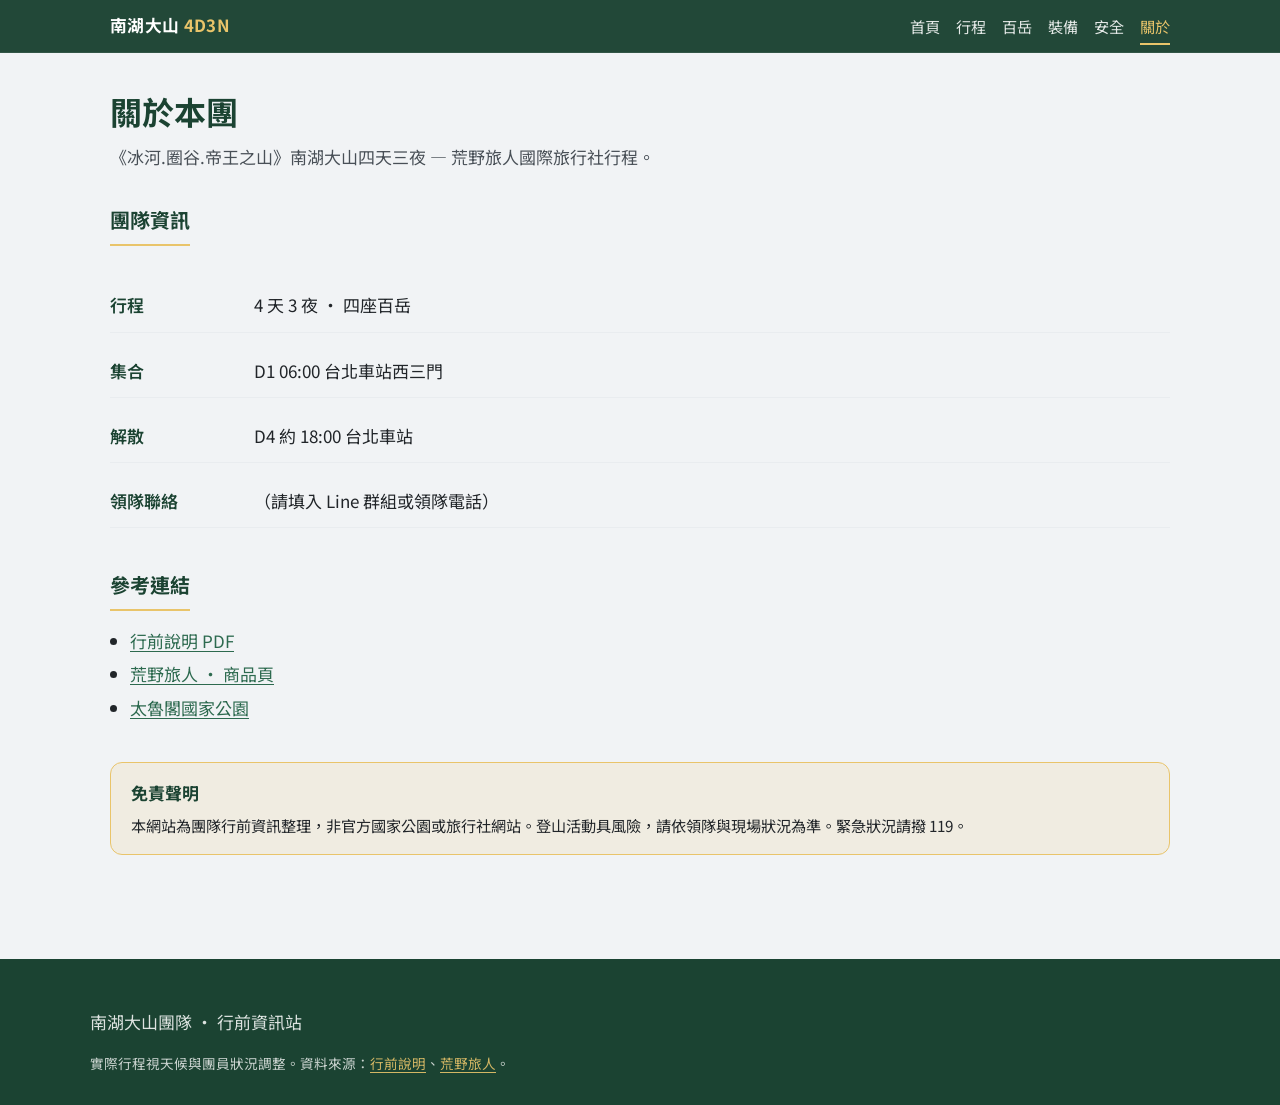
==== about.html @ f3592470 "first commit" ====
<!DOCTYPE html>
<html lang="zh-Hant">
<head>
  <meta charset="UTF-8">
  <meta name="viewport" content="width=device-width, initial-scale=1">
  <meta name="description" content="南湖大山團隊行前網站">
  <title>關於 · 南湖大山</title>
  <link rel="preconnect" href="https://fonts.googleapis.com">
  <link rel="preconnect" href="https://fonts.gstatic.com" crossorigin>
  <link href="https://fonts.googleapis.com/css2?family=Noto+Sans+TC:wght@400;600;700;800&display=swap" rel="stylesheet">
  <link rel="stylesheet" href="css/style.css">
</head>
<body>
  <header class="site-header">
    <div class="header-inner">
      <a class="logo" href="index.html">南湖大山 <span>4D3N</span></a>
      <button class="nav-toggle" type="button" aria-expanded="false" aria-controls="site-nav" aria-label="開啟選單">
        <span></span><span></span><span></span>
      </button>
      <nav class="site-nav" id="site-nav" aria-label="主要導覽">
        <ul>
          <li><a href="index.html">首頁</a></li>
          <li><a href="itinerary.html">行程</a></li>
          <li><a href="peaks.html">百岳</a></li>
          <li><a href="gear.html">裝備</a></li>
          <li><a href="safety.html">安全</a></li>
          <li><a href="about.html" aria-current="page">關於</a></li>
        </ul>
      </nav>
    </div>
  </header>

  <main>
    <h1 class="page-title">關於本團</h1>
    <p class="page-lead">《冰河.圈谷.帝王之山》南湖大山四天三夜 — 荒野旅人國際旅行社行程。</p>
    <section class="section">
      <h2>團隊資訊</h2>
      <dl class="lodging-grid">
        <div class="lodging-item"><dt>行程</dt><dd>4 天 3 夜 · 四座百岳</dd></div>
        <div class="lodging-item"><dt>集合</dt><dd>D1 06:00 台北車站西三門</dd></div>
        <div class="lodging-item"><dt>解散</dt><dd>D4 約 18:00 台北車站</dd></div>
        <div class="lodging-item"><dt>領隊聯絡</dt><dd>（請填入 Line 群組或領隊電話）</dd></div>
      </dl>
    </section>
    <section class="section">
      <h2>參考連結</h2>
      <ul class="highlight-list">
        <li><a href="https://drive.google.com/file/d/1q-XJV7dfy6TD45XrHoxujE6jUtfNvxj5/view">行前說明 PDF</a></li>
        <li><a href="https://travelwildtw.com/item/pd64a6817d91d0d">荒野旅人 · 商品頁</a></li>
        <li><a href="https://www.taroko.gov.tw/">太魯閣國家公園</a></li>
      </ul>
    </section>
    <div class="info-box">
      <h4>免責聲明</h4>
      <p>本網站為團隊行前資訊整理，非官方國家公園或旅行社網站。登山活動具風險，請依領隊與現場狀況為準。緊急狀況請撥 119。</p>
    </div>
  </main>

  <footer class="site-footer">
    <div class="footer-inner">
      <p>南湖大山團隊 · 行前資訊站</p>
      <p class="disclaimer">實際行程視天候與團員狀況調整。資料來源：<a href="https://drive.google.com/file/d/1q-XJV7dfy6TD45XrHoxujE6jUtfNvxj5/view">行前說明</a>、<a href="https://travelwildtw.com/item/pd64a6817d91d0d">荒野旅人</a>。</p>
    </div>
  </footer>
  <script src="js/main.js"></script>
</body>
</html>
---- css/style.css ----
/* 南湖大山 · GitHub Pages */
:root {
  --pine: #1b4332;
  --pine-light: #2d6a4f;
  --mist: #f1f3f5;
  --mist-dark: #e9ecef;
  --amber: #e9c46a;
  --amber-dark: #d4a373;
  --rock: #212529;
  --rock-muted: #495057;
  --white: #ffffff;
  --shadow: 0 4px 24px rgba(27, 67, 50, 0.12);
  --radius: 12px;
  --font: "Noto Sans TC", system-ui, -apple-system, sans-serif;
  --max: 1100px;
}

*,
*::before,
*::after {
  box-sizing: border-box;
}

html {
  scroll-behavior: smooth;
}

body {
  margin: 0;
  font-family: var(--font);
  font-size: 17px;
  line-height: 1.65;
  color: var(--rock);
  background: var(--mist);
}

img {
  max-width: 100%;
  height: auto;
}

a {
  color: var(--pine-light);
  text-decoration-thickness: 1px;
  text-underline-offset: 3px;
}

a:hover {
  color: var(--pine);
}

/* Header */
.site-header {
  position: sticky;
  top: 0;
  z-index: 100;
  background: rgba(27, 67, 50, 0.97);
  backdrop-filter: blur(8px);
  border-bottom: 1px solid rgba(255, 255, 255, 0.08);
}

.header-inner {
  max-width: var(--max);
  margin: 0 auto;
  padding: 0.75rem 1.25rem;
  display: flex;
  align-items: center;
  justify-content: space-between;
  gap: 1rem;
}

.logo {
  color: var(--white);
  font-weight: 700;
  font-size: 1.05rem;
  text-decoration: none;
  letter-spacing: 0.02em;
}

.logo span {
  color: var(--amber);
}

.nav-toggle {
  display: flex;
  flex-direction: column;
  gap: 5px;
  background: none;
  border: none;
  cursor: pointer;
  padding: 0.5rem;
}

.nav-toggle span {
  display: block;
  width: 22px;
  height: 2px;
  background: var(--white);
  border-radius: 1px;
  transition: transform 0.2s, opacity 0.2s;
}

.nav-toggle[aria-expanded="true"] span:nth-child(1) {
  transform: translateY(7px) rotate(45deg);
}

.nav-toggle[aria-expanded="true"] span:nth-child(2) {
  opacity: 0;
}

.nav-toggle[aria-expanded="true"] span:nth-child(3) {
  transform: translateY(-7px) rotate(-45deg);
}

.site-nav ul {
  list-style: none;
  margin: 0;
  padding: 0;
  display: flex;
  flex-wrap: wrap;
  gap: 0.25rem 1rem;
}

.site-nav a {
  color: rgba(255, 255, 255, 0.88);
  text-decoration: none;
  font-size: 0.95rem;
  padding: 0.35rem 0;
  border-bottom: 2px solid transparent;
}

.site-nav a:hover,
.site-nav a[aria-current="page"] {
  color: var(--amber);
  border-bottom-color: var(--amber);
}

@media (max-width: 768px) {
  .nav-toggle {
    display: flex;
  }

  .site-nav {
    position: absolute;
    top: 100%;
    left: 0;
    right: 0;
    background: var(--pine);
    padding: 0 1.25rem 1rem;
    max-height: 0;
    overflow: hidden;
    transition: max-height 0.3s ease;
  }

  .site-nav.is-open {
    max-height: 320px;
  }

  .site-nav ul {
    flex-direction: column;
    padding: 0.5rem 0;
  }
}

@media (min-width: 769px) {
  .nav-toggle {
    display: none;
  }
}

/* Hero */
.hero {
  position: relative;
  min-height: 420px;
  display: flex;
  align-items: flex-end;
  padding: 3rem 1.25rem 2.5rem;
  background: linear-gradient(165deg, #0d2818 0%, var(--pine) 40%, #40916c 100%);
  color: var(--white);
  overflow: hidden;
}

.hero::before {
  content: "";
  position: absolute;
  inset: 0;
  background: url("data:image/svg+xml,%3Csvg xmlns='http://www.w3.org/2000/svg' viewBox='0 0 1200 400' preserveAspectRatio='none'%3E%3Cpath fill='%23ffffff' fill-opacity='0.06' d='M0 400 L0 280 L200 200 L400 260 L600 120 L800 220 L1000 80 L1200 180 L1200 400 Z'/%3E%3Cpath fill='%23ffffff' fill-opacity='0.1' d='M0 400 L0 320 L300 240 L500 300 L700 180 L900 280 L1200 200 L1200 400 Z'/%3E%3C/svg%3E")
    bottom center / cover no-repeat;
  pointer-events: none;
}

.hero-inner {
  position: relative;
  max-width: var(--max);
  margin: 0 auto;
  width: 100%;
}

.hero-badge {
  display: inline-block;
  background: rgba(233, 196, 106, 0.2);
  border: 1px solid var(--amber);
  color: var(--amber);
  font-size: 0.8rem;
  font-weight: 600;
  padding: 0.25rem 0.75rem;
  border-radius: 999px;
  margin-bottom: 0.75rem;
}

.hero h1 {
  margin: 0 0 0.5rem;
  font-size: clamp(1.75rem, 5vw, 2.75rem);
  font-weight: 800;
  line-height: 1.2;
  text-shadow: 0 2px 20px rgba(0, 0, 0, 0.25);
}

.hero-sub {
  margin: 0 0 1.5rem;
  font-size: 1.05rem;
  opacity: 0.92;
  max-width: 36em;
}

.hero-meta {
  display: flex;
  flex-wrap: wrap;
  gap: 1rem 2rem;
  font-size: 0.95rem;
  opacity: 0.9;
}

.hero-meta strong {
  color: var(--amber);
}

/* Countdown */
.countdown {
  display: flex;
  flex-wrap: wrap;
  gap: 0.75rem;
  margin-top: 1.5rem;
}

.countdown-unit {
  background: rgba(0, 0, 0, 0.25);
  border-radius: var(--radius);
  padding: 0.6rem 1rem;
  min-width: 4.5rem;
  text-align: center;
}

.countdown-unit .num {
  display: block;
  font-size: 1.75rem;
  font-weight: 800;
  color: var(--amber);
  line-height: 1.1;
}

.countdown-unit .label {
  font-size: 0.75rem;
  opacity: 0.85;
}

/* Layout */
main {
  max-width: var(--max);
  margin: 0 auto;
  padding: 2rem 1.25rem 3rem;
}

.page-title {
  margin: 0 0 0.35rem;
  font-size: clamp(1.5rem, 4vw, 2rem);
  color: var(--pine);
}

.page-lead {
  margin: 0 0 2rem;
  color: var(--rock-muted);
  max-width: 42em;
}

/* Cards grid */
.card-grid {
  display: grid;
  gap: 1.25rem;
  grid-template-columns: repeat(auto-fill, minmax(260px, 1fr));
}

.card {
  background: var(--white);
  border-radius: var(--radius);
  padding: 1.35rem 1.5rem;
  box-shadow: var(--shadow);
  border: 1px solid var(--mist-dark);
  transition: transform 0.15s, box-shadow 0.15s;
}

.card:hover {
  transform: translateY(-2px);
  box-shadow: 0 8px 32px rgba(27, 67, 50, 0.15);
}

.card h3 {
  margin: 0 0 0.5rem;
  font-size: 1.1rem;
  color: var(--pine);
}

.card p {
  margin: 0;
  font-size: 0.95rem;
  color: var(--rock-muted);
}

.card .cta {
  display: inline-block;
  margin-top: 1rem;
  font-weight: 600;
  font-size: 0.9rem;
}

.card-icon {
  width: 2.5rem;
  height: 2.5rem;
  margin-bottom: 0.75rem;
  color: var(--pine-light);
}

/* Stats row */
.stats {
  display: grid;
  grid-template-columns: repeat(auto-fit, minmax(140px, 1fr));
  gap: 1rem;
  margin: 2rem 0;
}

.stat {
  background: var(--white);
  border-radius: var(--radius);
  padding: 1rem;
  text-align: center;
  border: 1px solid var(--mist-dark);
}

.stat .value {
  display: block;
  font-size: 1.5rem;
  font-weight: 800;
  color: var(--pine);
}

.stat .label {
  font-size: 0.8rem;
  color: var(--rock-muted);
}

/* Day accordion */
.day-block {
  background: var(--white);
  border-radius: var(--radius);
  margin-bottom: 1rem;
  box-shadow: var(--shadow);
  border: 1px solid var(--mist-dark);
  overflow: hidden;
}

.day-summary {
  display: flex;
  align-items: center;
  justify-content: space-between;
  gap: 1rem;
  padding: 1.15rem 1.35rem;
  cursor: pointer;
  list-style: none;
  font-weight: 700;
  color: var(--pine);
  background: linear-gradient(90deg, rgba(27, 67, 50, 0.06), transparent);
}

.day-summary::-webkit-details-marker {
  display: none;
}

.day-summary::after {
  content: "+";
  font-size: 1.25rem;
  color: var(--pine-light);
  transition: transform 0.2s;
}

.day-block[open] .day-summary::after {
  content: "−";
}

.day-summary .day-num {
  background: var(--pine);
  color: var(--white);
  font-size: 0.75rem;
  padding: 0.2rem 0.55rem;
  border-radius: 6px;
  margin-right: 0.65rem;
}

.day-summary .hours {
  font-weight: 400;
  font-size: 0.85rem;
  color: var(--rock-muted);
}

/* Tables → cards on mobile */
.schedule-table {
  width: 100%;
  border-collapse: collapse;
  font-size: 0.95rem;
}

.schedule-table th,
.schedule-table td {
  padding: 0.65rem 1.35rem;
  text-align: left;
  border-bottom: 1px solid var(--mist-dark);
}

.schedule-table th {
  background: var(--mist);
  color: var(--pine);
  font-weight: 600;
  font-size: 0.8rem;
  text-transform: uppercase;
  letter-spacing: 0.04em;
}

.schedule-table tr:last-child td {
  border-bottom: none;
}

.schedule-table .time {
  font-variant-numeric: tabular-nums;
  font-weight: 600;
  color: var(--pine);
  white-space: nowrap;
}

.schedule-table .elev {
  color: var(--rock-muted);
  font-size: 0.9rem;
}

@media (max-width: 640px) {
  .schedule-table thead {
    display: none;
  }

  .schedule-table tr {
    display: block;
    padding: 0.85rem 1.35rem;
    border-bottom: 1px solid var(--mist-dark);
  }

  .schedule-table td {
    display: block;
    padding: 0.15rem 0;
    border: none;
  }

  .schedule-table td::before {
    content: attr(data-label);
    font-size: 0.7rem;
    text-transform: uppercase;
    letter-spacing: 0.05em;
    color: var(--rock-muted);
    display: block;
    margin-bottom: 0.1rem;
  }

  .schedule-table .time {
    font-size: 1.05rem;
  }
}

/* Peak cards */
.peak-card {
  background: var(--white);
  border-radius: var(--radius);
  padding: 1.5rem;
  box-shadow: var(--shadow);
  border-left: 4px solid var(--amber);
}

.peak-card.featured {
  border-left-color: var(--pine);
  background: linear-gradient(135deg, var(--white) 0%, rgba(233, 196, 106, 0.08) 100%);
}

.peak-card .elev {
  font-size: 2rem;
  font-weight: 800;
  color: var(--pine);
  line-height: 1;
}

.peak-card .rank {
  display: inline-block;
  background: var(--mist);
  padding: 0.15rem 0.5rem;
  border-radius: 6px;
  font-size: 0.8rem;
  color: var(--rock-muted);
  margin-bottom: 0.5rem;
}

.peak-card h3 {
  margin: 0.25rem 0 0.5rem;
  color: var(--pine);
}

/* Gear checklist */
.gear-progress {
  background: var(--white);
  border-radius: var(--radius);
  padding: 1.25rem 1.5rem;
  margin-bottom: 1.5rem;
  box-shadow: var(--shadow);
  position: sticky;
  top: 4.5rem;
  z-index: 10;
}

.progress-bar {
  height: 8px;
  background: var(--mist-dark);
  border-radius: 999px;
  overflow: hidden;
  margin-top: 0.5rem;
}

.progress-fill {
  height: 100%;
  background: linear-gradient(90deg, var(--pine-light), var(--amber));
  border-radius: 999px;
  transition: width 0.3s ease;
  width: 0%;
}

.gear-section {
  background: var(--white);
  border-radius: var(--radius);
  padding: 1.25rem 1.5rem;
  margin-bottom: 1rem;
  box-shadow: var(--shadow);
}

.gear-section h3 {
  margin: 0 0 1rem;
  color: var(--pine);
  font-size: 1.05rem;
}

.checklist {
  list-style: none;
  margin: 0;
  padding: 0;
}

.checklist li {
  margin: 0;
}

.checklist label {
  display: flex;
  align-items: flex-start;
  gap: 0.75rem;
  padding: 0.55rem 0;
  cursor: pointer;
  border-bottom: 1px solid var(--mist);
}

.checklist li:last-child label {
  border-bottom: none;
}

.checklist input[type="checkbox"] {
  width: 1.2rem;
  height: 1.2rem;
  margin-top: 0.2rem;
  accent-color: var(--pine);
  flex-shrink: 0;
}

.checklist label:has(input:checked) {
  color: var(--rock-muted);
  text-decoration: line-through;
}

.gear-actions {
  display: flex;
  flex-wrap: wrap;
  gap: 0.75rem;
  margin-top: 1.5rem;
}

.btn {
  display: inline-flex;
  align-items: center;
  justify-content: center;
  padding: 0.65rem 1.25rem;
  font-family: inherit;
  font-size: 0.95rem;
  font-weight: 600;
  border-radius: 8px;
  border: none;
  cursor: pointer;
  text-decoration: none;
  transition: background 0.15s, transform 0.1s;
}

.btn-primary {
  background: var(--pine);
  color: var(--white);
}

.btn-primary:hover {
  background: var(--pine-light);
  color: var(--white);
}

.btn-secondary {
  background: var(--white);
  color: var(--pine);
  border: 2px solid var(--pine);
}

.btn-secondary:hover {
  background: var(--mist);
}

/* Safety list */
.safety-list {
  list-style: none;
  margin: 0;
  padding: 0;
  counter-reset: safety;
}

.safety-list li {
  counter-increment: safety;
  background: var(--white);
  border-radius: var(--radius);
  padding: 1.25rem 1.5rem 1.25rem 3.5rem;
  margin-bottom: 0.85rem;
  box-shadow: var(--shadow);
  position: relative;
  border: 1px solid var(--mist-dark);
}

.safety-list li::before {
  content: counter(safety);
  position: absolute;
  left: 1.15rem;
  top: 1.15rem;
  width: 1.75rem;
  height: 1.75rem;
  background: var(--pine);
  color: var(--white);
  font-weight: 700;
  font-size: 0.85rem;
  border-radius: 50%;
  display: flex;
  align-items: center;
  justify-content: center;
}

.safety-list strong {
  color: var(--pine);
}

/* Info box */
.info-box {
  background: rgba(233, 196, 106, 0.15);
  border: 1px solid var(--amber);
  border-radius: var(--radius);
  padding: 1rem 1.25rem;
  margin: 1.5rem 0;
}

.info-box h4 {
  margin: 0 0 0.35rem;
  color: var(--pine);
}

.info-box p {
  margin: 0;
  font-size: 0.95rem;
}

/* Lodging table */
.lodging-grid {
  display: grid;
  gap: 0.75rem;
}

.lodging-item {
  display: grid;
  grid-template-columns: 8rem 1fr;
  gap: 0.5rem 1rem;
  padding: 0.75rem 0;
  border-bottom: 1px solid var(--mist-dark);
}

.lodging-item dt {
  font-weight: 600;
  color: var(--pine);
}

.lodging-item dd {
  margin: 0;
}

/* Footer */
.site-footer {
  background: var(--pine);
  color: rgba(255, 255, 255, 0.85);
  padding: 2rem 1.25rem;
  margin-top: 2rem;
}

.footer-inner {
  max-width: var(--max);
  margin: 0 auto;
}

.site-footer a {
  color: var(--amber);
}

.disclaimer {
  font-size: 0.85rem;
  opacity: 0.9;
  margin: 1rem 0 0;
  line-height: 1.5;
}

.footer-links {
  display: flex;
  flex-wrap: wrap;
  gap: 1rem 1.5rem;
  margin-top: 1rem;
  font-size: 0.9rem;
}

.footer-links a {
  text-decoration: none;
}

/* Section spacing */
.section {
  margin-bottom: 2.5rem;
}

.section h2 {
  font-size: 1.25rem;
  color: var(--pine);
  margin: 0 0 1rem;
  padding-bottom: 0.5rem;
  border-bottom: 2px solid var(--amber);
  display: inline-block;
}

.highlight-list {
  margin: 0;
  padding-left: 1.25rem;
}

.highlight-list li {
  margin-bottom: 0.35rem;
}
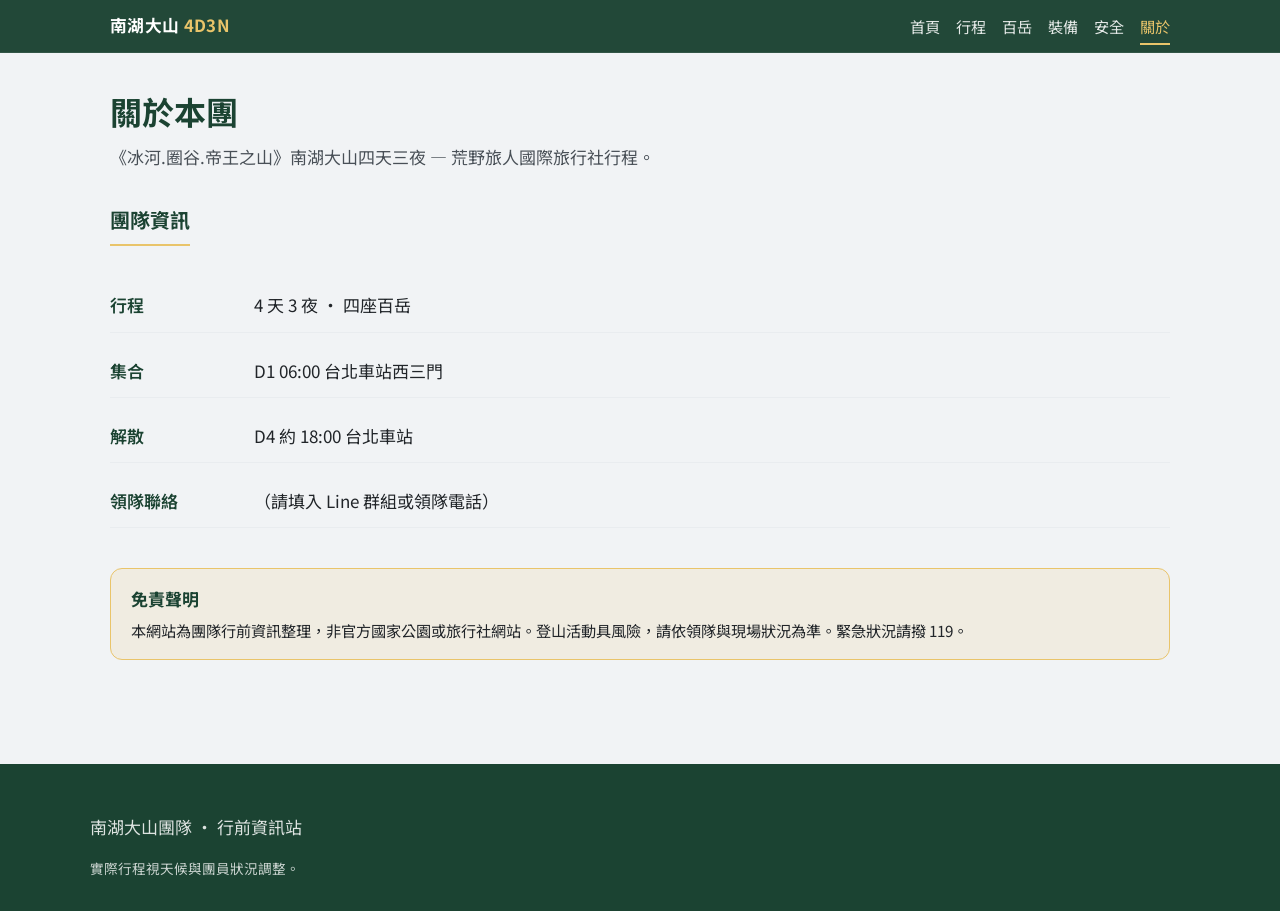
==== commit adef7586: "Remake site: remove all external links, countdown, add route map image - Strip all external referenc" ====
--- a/about.html
+++ b/about.html
@@ -42,14 +42,6 @@
         <div class="lodging-item"><dt>領隊聯絡</dt><dd>（請填入 Line 群組或領隊電話）</dd></div>
       </dl>
     </section>
-    <section class="section">
-      <h2>參考連結</h2>
-      <ul class="highlight-list">
-        <li><a href="https://drive.google.com/file/d/1q-XJV7dfy6TD45XrHoxujE6jUtfNvxj5/view">行前說明 PDF</a></li>
-        <li><a href="https://travelwildtw.com/item/pd64a6817d91d0d">荒野旅人 · 商品頁</a></li>
-        <li><a href="https://www.taroko.gov.tw/">太魯閣國家公園</a></li>
-      </ul>
-    </section>
     <div class="info-box">
       <h4>免責聲明</h4>
       <p>本網站為團隊行前資訊整理，非官方國家公園或旅行社網站。登山活動具風險，請依領隊與現場狀況為準。緊急狀況請撥 119。</p>
@@ -59,7 +51,7 @@
   <footer class="site-footer">
     <div class="footer-inner">
       <p>南湖大山團隊 · 行前資訊站</p>
-      <p class="disclaimer">實際行程視天候與團員狀況調整。資料來源：<a href="https://drive.google.com/file/d/1q-XJV7dfy6TD45XrHoxujE6jUtfNvxj5/view">行前說明</a>、<a href="https://travelwildtw.com/item/pd64a6817d91d0d">荒野旅人</a>。</p>
+      <p class="disclaimer">實際行程視天候與團員狀況調整。</p>
     </div>
   </footer>
   <script src="js/main.js"></script>
--- a/css/style.css
+++ b/css/style.css
@@ -235,34 +235,6 @@
   color: var(--amber);
 }
 
-/* Countdown */
-.countdown {
-  display: flex;
-  flex-wrap: wrap;
-  gap: 0.75rem;
-  margin-top: 1.5rem;
-}
-
-.countdown-unit {
-  background: rgba(0, 0, 0, 0.25);
-  border-radius: var(--radius);
-  padding: 0.6rem 1rem;
-  min-width: 4.5rem;
-  text-align: center;
-}
-
-.countdown-unit .num {
-  display: block;
-  font-size: 1.75rem;
-  font-weight: 800;
-  color: var(--amber);
-  line-height: 1.1;
-}
-
-.countdown-unit .label {
-  font-size: 0.75rem;
-  opacity: 0.85;
-}
 
 /* Layout */
 main {
@@ -356,6 +328,21 @@
 .stat .label {
   font-size: 0.8rem;
   color: var(--rock-muted);
+}
+
+/* Route map */
+.route-map {
+  margin: 0 0 2rem;
+  padding: 0;
+  border-radius: var(--radius);
+  overflow: hidden;
+  box-shadow: var(--shadow);
+}
+
+.route-map img {
+  display: block;
+  width: 100%;
+  height: auto;
 }
 
 /* Day accordion */
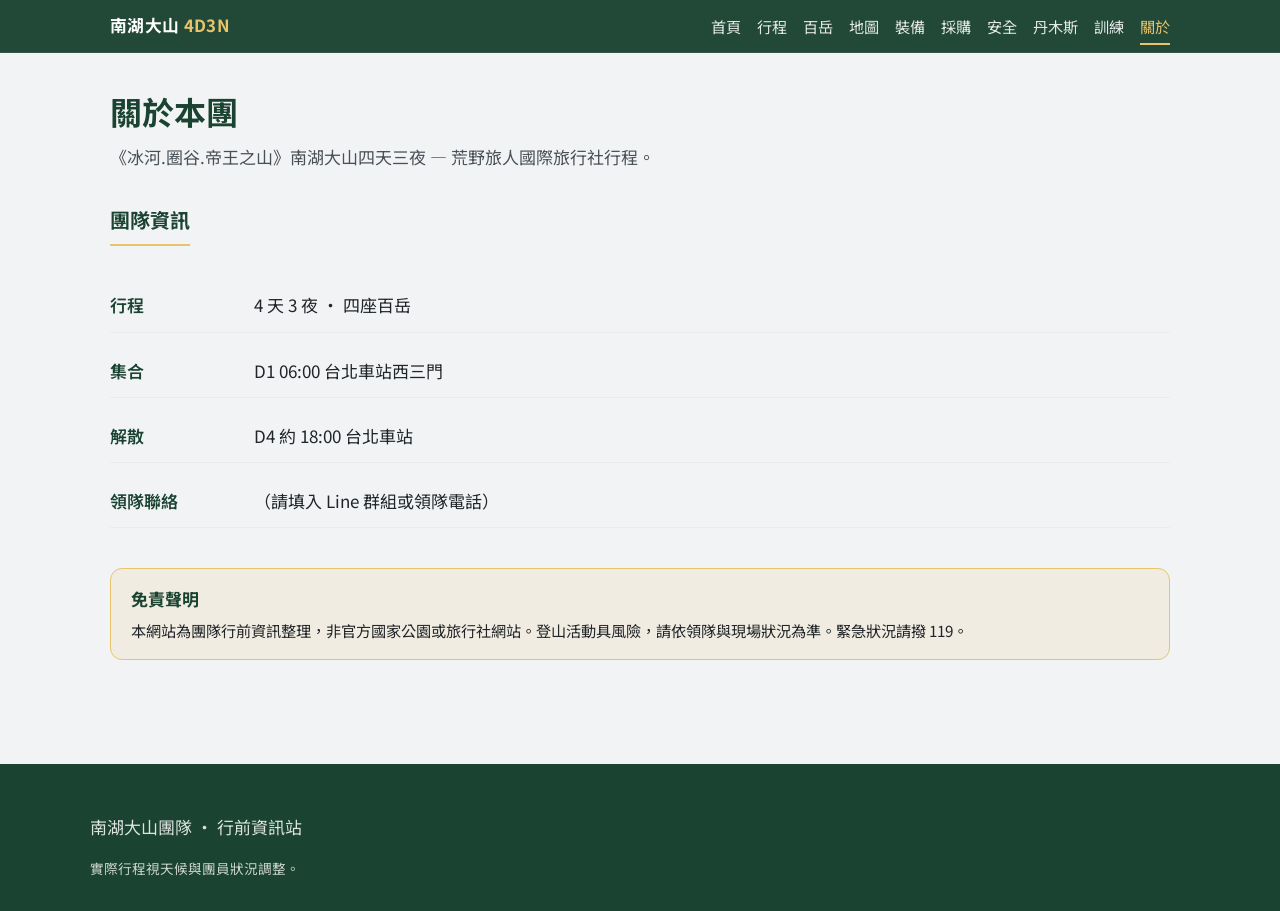
==== commit 1e3596d7: "Add 4 new pages, elevation chart, GPX files, and nav upgrade New pages: - maps.html: offline map tut" ====
--- a/about.html
+++ b/about.html
@@ -22,8 +22,12 @@
           <li><a href="index.html">首頁</a></li>
           <li><a href="itinerary.html">行程</a></li>
           <li><a href="peaks.html">百岳</a></li>
+          <li><a href="maps.html">地圖</a></li>
           <li><a href="gear.html">裝備</a></li>
+          <li><a href="shop.html">採購</a></li>
           <li><a href="safety.html">安全</a></li>
+          <li><a href="diamox.html">丹木斯</a></li>
+          <li><a href="training.html">訓練</a></li>
           <li><a href="about.html" aria-current="page">關於</a></li>
         </ul>
       </nav>
--- a/css/style.css
+++ b/css/style.css
@@ -765,3 +765,397 @@
 .highlight-list li {
   margin-bottom: 0.35rem;
 }
+
+/* ── Shop page ── */
+.shop-category {
+  background: var(--white);
+  border-radius: var(--radius);
+  box-shadow: var(--shadow);
+  padding: 1.25rem 1.5rem;
+  margin-bottom: 1.25rem;
+}
+
+.shop-category h3 {
+  font-size: 1.1rem;
+  font-weight: 700;
+  color: var(--pine);
+  margin: 0 0 0.9rem;
+  padding-bottom: 0.4rem;
+  border-bottom: 1px solid var(--mist-dark);
+}
+
+.shop-item {
+  display: flex;
+  flex-wrap: wrap;
+  align-items: baseline;
+  gap: 0.4rem 0.75rem;
+  padding: 0.55rem 0;
+  border-bottom: 1px dashed var(--mist-dark);
+}
+
+.shop-item:last-child {
+  border-bottom: none;
+  padding-bottom: 0;
+}
+
+.shop-item .item-name {
+  font-weight: 600;
+  color: var(--pine-light);
+  white-space: nowrap;
+  min-width: 6rem;
+}
+
+.shop-item .item-desc {
+  flex: 1;
+  color: var(--rock);
+  font-size: 0.97rem;
+  line-height: 1.6;
+}
+
+.shop-item .item-budget {
+  display: inline-block;
+  padding: 0.2rem 0.65rem;
+  border-radius: 20px;
+  font-size: 0.82rem;
+  font-weight: 700;
+  white-space: nowrap;
+}
+
+.budget-low {
+  background: #d8f3dc;
+  color: #1b4332;
+}
+
+.budget-mid {
+  background: #fff3cd;
+  color: #7a4f00;
+}
+
+.budget-high {
+  background: #fde8d0;
+  color: #8b3a00;
+}
+
+/* ── Training page ── */
+.training-grid {
+  display: grid;
+  grid-template-columns: repeat(auto-fill, minmax(280px, 1fr));
+  gap: 1.25rem;
+  margin-top: 1rem;
+}
+
+.training-phase {
+  background: var(--white);
+  border-radius: var(--radius);
+  box-shadow: var(--shadow);
+  padding: 1.25rem 1.5rem 1.25rem 1.25rem;
+  border-left: 5px solid var(--mist-dark);
+}
+
+.training-phase h3 {
+  font-size: 1.05rem;
+  font-weight: 700;
+  margin: 0.4rem 0 0.5rem;
+  color: var(--rock);
+}
+
+.training-phase--green  { border-left-color: var(--pine-light); }
+.training-phase--amber  { border-left-color: var(--amber-dark); }
+.training-phase--teal   { border-left-color: #2a9d8f; }
+.training-phase--gray   { border-left-color: #adb5bd; }
+
+.training-week {
+  display: flex;
+  align-items: center;
+  gap: 0.5rem;
+  font-size: 0.82rem;
+  font-weight: 700;
+  color: var(--rock-muted);
+  text-transform: uppercase;
+  letter-spacing: 0.04em;
+  margin-bottom: 0.25rem;
+}
+
+.progress-ring {
+  display: inline-flex;
+  align-items: center;
+  justify-content: center;
+  width: 1.6rem;
+  height: 1.6rem;
+  border-radius: 50%;
+  background: var(--pine);
+  color: var(--white);
+  font-size: 0.78rem;
+  font-weight: 800;
+  flex-shrink: 0;
+}
+
+.checklist-inline {
+  font-size: 0.92rem;
+  color: var(--rock-muted);
+  margin: 0.25rem 0 0;
+}
+
+/* ── Warn box ── */
+.warn-box {
+  background: rgba(220, 53, 69, 0.08);
+  border: 1px solid rgba(220, 53, 69, 0.45);
+  border-radius: var(--radius);
+  padding: 1rem 1.25rem;
+  margin: 1.25rem 0;
+  font-size: 0.95rem;
+  line-height: 1.6;
+}
+
+.warn-box strong {
+  color: #c0392b;
+}
+
+/* ── Maps page ── */
+.app-grid {
+  display: grid;
+  grid-template-columns: repeat(auto-fill, minmax(260px, 1fr));
+  gap: 1.25rem;
+  margin-top: 1rem;
+}
+
+.app-card {
+  background: var(--white);
+  border-radius: var(--radius);
+  box-shadow: var(--shadow);
+  padding: 1.35rem 1.5rem;
+  border: 1px solid var(--mist-dark);
+}
+
+.app-card-icon {
+  font-size: 2rem;
+  line-height: 1;
+  margin-bottom: 0.5rem;
+}
+
+.app-card-name {
+  font-size: 1.05rem;
+  font-weight: 700;
+  color: var(--pine);
+  margin: 0 0 0.4rem;
+}
+
+.app-card-desc {
+  font-size: 0.92rem;
+  color: var(--rock-muted);
+  margin: 0;
+  line-height: 1.6;
+}
+
+.step-list {
+  margin: 0.75rem 0 1.25rem;
+  padding-left: 1.5rem;
+  counter-reset: step;
+  list-style: none;
+}
+
+.step-list li {
+  counter-increment: step;
+  position: relative;
+  padding: 0.5rem 0 0.5rem 0.5rem;
+  border-bottom: 1px solid var(--mist-dark);
+  font-size: 0.95rem;
+  line-height: 1.6;
+}
+
+.step-list li:last-child {
+  border-bottom: none;
+}
+
+.step-list li::before {
+  content: counter(step);
+  position: absolute;
+  left: -1.6rem;
+  top: 0.55rem;
+  width: 1.3rem;
+  height: 1.3rem;
+  background: var(--pine-light);
+  color: var(--white);
+  border-radius: 50%;
+  font-size: 0.75rem;
+  font-weight: 700;
+  display: flex;
+  align-items: center;
+  justify-content: center;
+}
+
+.step-list + h3 {
+  margin-top: 1.5rem;
+}
+
+.gpx-grid {
+  display: grid;
+  grid-template-columns: repeat(auto-fill, minmax(220px, 1fr));
+  gap: 1.25rem;
+  margin-top: 1rem;
+}
+
+.gpx-card {
+  background: var(--white);
+  border-radius: var(--radius);
+  box-shadow: var(--shadow);
+  padding: 1.25rem 1.35rem;
+  border: 1px solid var(--mist-dark);
+  display: flex;
+  flex-direction: column;
+  gap: 0.35rem;
+}
+
+.gpx-card h3 {
+  margin: 0;
+  font-size: 1rem;
+  color: var(--pine);
+}
+
+.gpx-day {
+  display: inline-block;
+  background: var(--pine);
+  color: var(--white);
+  font-size: 0.78rem;
+  font-weight: 700;
+  padding: 0.15rem 0.55rem;
+  border-radius: 6px;
+  margin-bottom: 0.15rem;
+  width: fit-content;
+}
+
+.gpx-duration {
+  margin: 0;
+  font-size: 0.88rem;
+  color: var(--rock-muted);
+}
+
+.gpx-waypoints {
+  margin: 0;
+  font-size: 0.85rem;
+  color: var(--rock-muted);
+}
+
+.gpx-label {
+  font-weight: 600;
+  color: var(--pine-light);
+}
+
+.gpx-card .btn {
+  margin-top: auto;
+  padding-top: 0.9rem;
+}
+
+/* ── Diamox page ── */
+.symptom-list {
+  list-style: none;
+  margin: 0.5rem 0 1rem;
+  padding: 0;
+}
+
+.symptom-list li {
+  padding: 0.45rem 0.75rem;
+  border-left: 3px solid var(--amber);
+  margin-bottom: 0.4rem;
+  font-size: 0.95rem;
+  background: rgba(233, 196, 106, 0.08);
+  border-radius: 0 6px 6px 0;
+}
+
+.drug-grid {
+  display: grid;
+  grid-template-columns: 7rem 1fr;
+  gap: 0.5rem 1rem;
+  background: var(--white);
+  border-radius: var(--radius);
+  box-shadow: var(--shadow);
+  padding: 1.25rem 1.5rem;
+  margin: 1rem 0;
+}
+
+.drug-grid dt {
+  font-weight: 600;
+  color: var(--pine);
+  padding: 0.5rem 0;
+  border-bottom: 1px solid var(--mist-dark);
+}
+
+.drug-grid dd {
+  margin: 0;
+  padding: 0.5rem 0;
+  border-bottom: 1px solid var(--mist-dark);
+  font-size: 0.95rem;
+}
+
+.drug-grid dt:last-of-type,
+.drug-grid dd:last-of-type {
+  border-bottom: none;
+}
+
+.stat-value {
+  display: block;
+  font-size: 1.3rem;
+  font-weight: 800;
+  color: var(--pine);
+  line-height: 1.2;
+}
+
+.stat-label {
+  font-size: 0.8rem;
+  color: var(--rock-muted);
+}
+
+/* ── Elevation chart ── */
+.elevation-chart {
+  background: var(--white);
+  border-radius: var(--radius);
+  box-shadow: var(--shadow);
+  padding: 1.25rem 1.5rem;
+  margin: 1.5rem 0;
+  overflow-x: auto;
+}
+
+.elevation-chart h3 {
+  margin: 0 0 1rem;
+  color: var(--pine);
+  font-size: 1rem;
+}
+
+.elevation-chart svg {
+  display: block;
+  width: 100%;
+  min-width: 480px;
+}
+
+/* ── Overview section ── */
+.overview-grid {
+  display: grid;
+  grid-template-columns: repeat(auto-fill, minmax(220px, 1fr));
+  gap: 1rem;
+  margin: 1rem 0 1.5rem;
+}
+
+.overview-item {
+  background: var(--white);
+  border-radius: var(--radius);
+  padding: 1rem 1.25rem;
+  border: 1px solid var(--mist-dark);
+  box-shadow: var(--shadow);
+}
+
+.overview-item dt {
+  font-size: 0.78rem;
+  font-weight: 700;
+  color: var(--rock-muted);
+  text-transform: uppercase;
+  letter-spacing: 0.05em;
+  margin-bottom: 0.25rem;
+}
+
+.overview-item dd {
+  margin: 0;
+  font-size: 1rem;
+  font-weight: 600;
+  color: var(--pine);
+  line-height: 1.4;
+}
